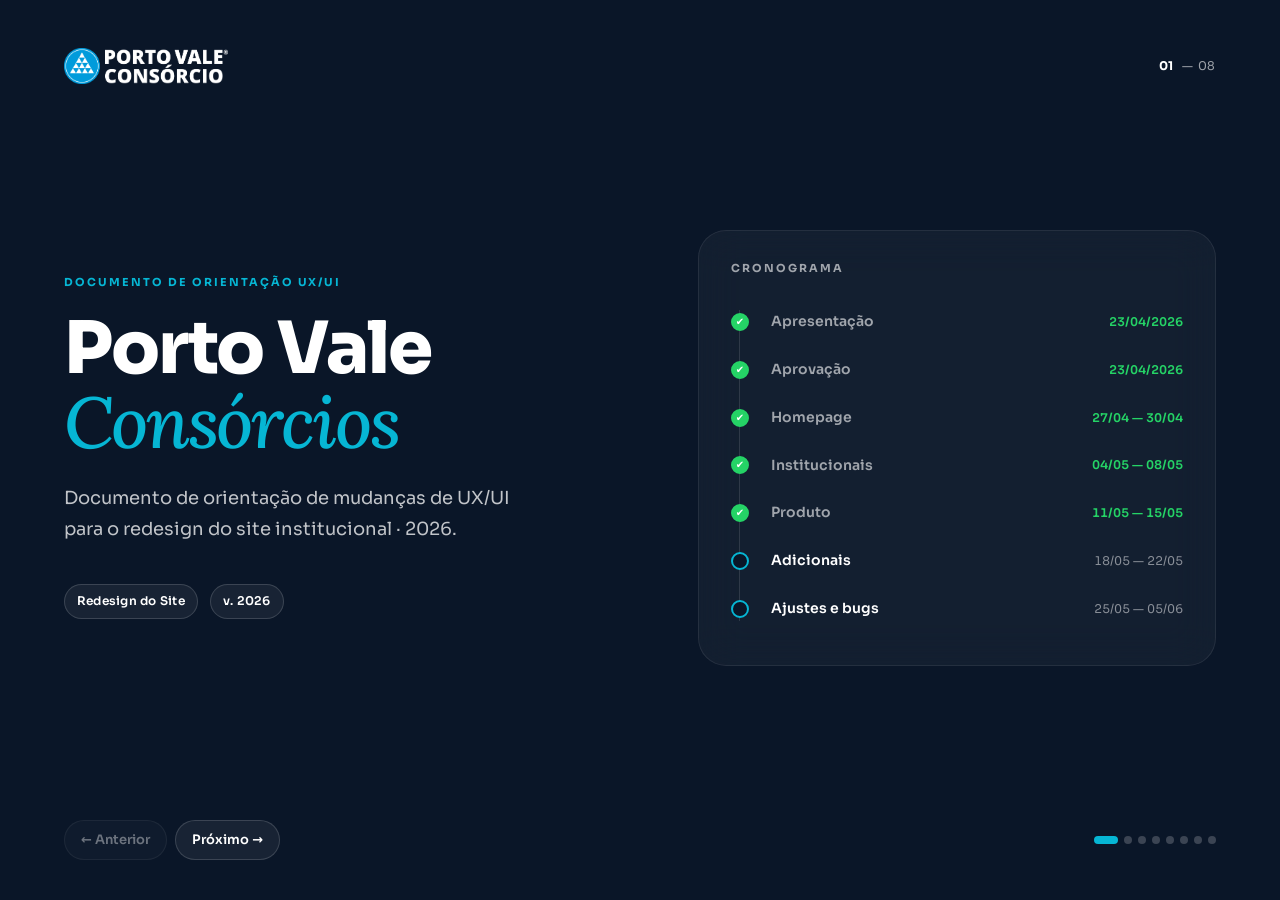
==== index.html @ 9b4589ef "Initial commit — apresentação UX Porto Vale Co-Authored-By: Claude Sonnet 4.6 <noreply@anthropic.com" ====
<!DOCTYPE html>
<html lang="pt-BR">
<head>
  <meta charset="UTF-8" />
  <meta name="viewport" content="width=device-width, initial-scale=1.0" />
  <title>Porto Vale Consórcios · Documento UX/UI · Capa</title>
  <link rel="stylesheet" href="styles/design-system.css" />
  <link rel="stylesheet" href="styles/pages.css" />
</head>
<body class="cover-body">

  <section class="slide">
    <header class="slide-header">
      <div class="brand">
        <img class="brand-logo" src="imagem/logo-pv-branco.png" alt="Porto Vale Consórcios" />
      </div>
      <div class="page-counter"><strong>01</strong> &mdash; 08</div>
    </header>

    <div class="slide-body cover-grid">

      <div class="cover-left">
        <p class="eyebrow">Documento de Orientação UX/UI</p>
        <h1 class="cover-title">
          Porto Vale
          <span class="italic">Consórcios</span>
        </h1>
        <p class="cover-subtitle">
          Documento de orientação de mudanças de UX/UI para o
          redesign do site institucional · 2026.
        </p>

        <div class="cover-meta">
          <span class="tag">Redesign do Site</span>
          <span class="tag">v. 2026</span>
        </div>
      </div>

      <aside class="timeline-card">
        <p class="eyebrow">Cronograma</p>
        <ul class="timeline-list">

          <li class="timeline-item done">
            <span class="marker"></span>
            <span class="label">Apresentação</span>
            <span class="date">23/04/2026</span>
          </li>

          <li class="timeline-item done">
            <span class="marker"></span>
            <span class="label">Aprovação</span>
            <span class="date">23/04/2026</span>
          </li>

          <li class="timeline-item done">
            <span class="marker"></span>
            <span class="label">Homepage</span>
            <span class="date">27/04 &mdash; 30/04</span>
          </li>

          <li class="timeline-item done">
            <span class="marker"></span>
            <span class="label">Institucionais</span>
            <span class="date">04/05 &mdash; 08/05</span>
          </li>

          <li class="timeline-item done">
            <span class="marker"></span>
            <span class="label">Produto</span>
            <span class="date">11/05 &mdash; 15/05</span>
          </li>

          <li class="timeline-item">
            <span class="marker"></span>
            <span class="label">Adicionais</span>
            <span class="date">18/05 &mdash; 22/05</span>
          </li>

          <li class="timeline-item">
            <span class="marker"></span>
            <span class="label">Ajustes e bugs</span>
            <span class="date">25/05 &mdash; 05/06</span>
          </li>

        </ul>
      </aside>

    </div>
  </section>

  <footer class="slide-footer">
    <nav class="pagination">
      <span class="disabled" data-nav="prev">&larr; Anterior</span>
      <a href="pages/02-como-ler.html" data-nav="next">Próximo &rarr;</a>
    </nav>
    <div class="dot-track" aria-label="Página 1 de 8">
      <span class="dot active"></span>
      <span class="dot"></span>
      <span class="dot"></span>
      <span class="dot"></span>
      <span class="dot"></span>
      <span class="dot"></span>
      <span class="dot"></span>
      <span class="dot"></span>
    </div>
  </footer>

  <script src="assets/nav.js"></script>
</body>
</html>
---- styles/design-system.css ----
/* ============================================================
   Porto Vale · Design System Tokens
   Fonte: porto-vale-design-system.vercel.app
   ============================================================ */

@import url('https://fonts.googleapis.com/css2?family=Sora:wght@300;400;500;600;700;800&family=Lora:ital,wght@0,400;1,400;1,500;1,600&display=swap');

:root {
  /* Cores · Primárias */
  --navy: #0a1628;
  --blue-dark: #1a3a8f;
  --blue: #2459e1;
  --blue-mid: #3b82f6;
  --cyan: #06b6d4;
  --cyan-light: #38bdf8;

  /* Cores · Neutras */
  --beige: #f0ede8;
  --white: #ffffff;
  --gray-100: #f5f5f4;
  --gray-200: #e5e7eb;
  --gray-300: #d1d5db;
  --gray-500: #9ca3af;
  --gray-600: #6b7280;
  --gray-700: #374151;
  --black: #0f172a;

  /* Cores · Status */
  --green: #25d366;
  --green-dark: #1da851;
  --green-light: rgba(37, 211, 102, 0.10);

  /* Tints de categoria (8%) */
  --tint-blue: rgba(36, 89, 225, 0.08);
  --tint-cyan: rgba(6, 182, 212, 0.10);
  --tint-green: rgba(37, 211, 102, 0.10);
  --tint-orange: rgba(249, 115, 22, 0.10);
  --tint-yellow: rgba(234, 179, 8, 0.10);
  --tint-purple: rgba(168, 85, 247, 0.10);

  /* Tipografia */
  --font-sans: 'Sora', system-ui, -apple-system, sans-serif;
  --font-serif: 'Lora', Georgia, serif;

  /* Espaçamento (base 4px) */
  --space-1: 4px;
  --space-2: 8px;
  --space-3: 12px;
  --space-4: 16px;
  --space-5: 20px;
  --space-6: 24px;
  --space-8: 32px;
  --space-10: 40px;
  --space-12: 48px;
  --space-16: 64px;
  --space-20: 80px;

  /* Raio */
  --radius-sm: 6px;
  --radius-md: 12px;
  --radius-lg: 20px;
  --radius-xl: 28px;
  --radius-pill: 999px;

  /* Sombras */
  --shadow-sm: 0 1px 2px rgba(10, 22, 40, 0.06);
  --shadow-md: 0 4px 12px rgba(10, 22, 40, 0.08);
  --shadow-lg: 0 20px 50px rgba(10, 22, 40, 0.12);
  --shadow-xl: 0 30px 70px rgba(10, 22, 40, 0.18);
}

/* ============================================================
   Reset · Base
   ============================================================ */

*,
*::before,
*::after { box-sizing: border-box; margin: 0; padding: 0; }

html, body {
  font-family: var(--font-sans);
  color: var(--navy);
  background: var(--beige);
  line-height: 1.7;
  font-size: 16px;
  -webkit-font-smoothing: antialiased;
}

a { color: inherit; text-decoration: none; }
img, svg { display: block; max-width: 100%; }
button { font: inherit; cursor: pointer; border: 0; background: transparent; }

/* ============================================================
   Tipografia · Escala
   ============================================================ */

.display {
  font-family: var(--font-sans);
  font-weight: 800;
  font-size: clamp(40px, 5vw, 56px);
  line-height: 1.05;
  letter-spacing: -0.02em;
}

.display .italic {
  font-family: var(--font-serif);
  font-style: italic;
  font-weight: 500;
}

.h1 {
  font-family: var(--font-sans);
  font-weight: 800;
  font-size: clamp(32px, 4vw, 44px);
  line-height: 1.1;
  letter-spacing: -0.02em;
}

.h1 .italic {
  font-family: var(--font-serif);
  font-style: italic;
  font-weight: 500;
}

.h2 {
  font-family: var(--font-sans);
  font-weight: 700;
  font-size: 24px;
  line-height: 1.2;
  letter-spacing: -0.01em;
}

.h3 {
  font-family: var(--font-sans);
  font-weight: 700;
  font-size: 18px;
  line-height: 1.3;
}

.body { font-size: 16px; line-height: 1.7; }
.body-sm { font-size: 14px; line-height: 1.6; }

.eyebrow {
  font-family: var(--font-sans);
  font-weight: 700;
  font-size: 11px;
  line-height: 1;
  letter-spacing: 0.18em;
  text-transform: uppercase;
  color: var(--gray-600);
}

.caption {
  font-family: var(--font-sans);
  font-weight: 500;
  font-size: 12px;
  line-height: 1.4;
  color: var(--gray-600);
}

/* ============================================================
   Componentes · Pill / Tag / Card
   ============================================================ */

.tag {
  display: inline-flex;
  align-items: center;
  gap: var(--space-2);
  padding: 6px 12px;
  border-radius: var(--radius-pill);
  font-size: 12px;
  font-weight: 600;
  letter-spacing: 0.02em;
}

.tag-blue { background: var(--tint-blue); color: var(--blue); }
.tag-cyan { background: var(--tint-cyan); color: var(--cyan); }
.tag-green { background: var(--tint-green); color: var(--green-dark); }
.tag-navy { background: var(--navy); color: var(--white); }
.tag-light { background: var(--white); color: var(--navy); border: 1px solid var(--gray-200); }

.tag .dot {
  width: 6px;
  height: 6px;
  border-radius: var(--radius-pill);
  background: currentColor;
}

.card {
  background: var(--white);
  border-radius: var(--radius-lg);
  padding: var(--space-8);
  box-shadow: var(--shadow-md);
}

.card-flat {
  background: var(--white);
  border-radius: var(--radius-lg);
  padding: var(--space-6);
  border: 1px solid var(--gray-200);
}

/* ============================================================
   Lista de sessões
   ============================================================ */

.section-list {
  list-style: none;
  display: flex;
  flex-direction: column;
  gap: var(--space-2);
}

.section-list li {
  display: flex;
  align-items: center;
  gap: var(--space-3);
  padding: 10px 14px;
  border-radius: var(--radius-md);
  background: var(--gray-100);
  font-size: 14px;
  font-weight: 500;
}

.section-list.altered li {
  background: var(--tint-blue);
  color: var(--blue-dark);
}

.section-list.added li {
  background: var(--tint-green);
  color: var(--green-dark);
}

.section-list li::before {
  content: '';
  width: 6px;
  height: 6px;
  border-radius: 50%;
  background: currentColor;
  opacity: 0.6;
  flex-shrink: 0;
}

.section-list .empty {
  background: transparent;
  color: var(--gray-500);
  font-style: italic;
  border: 1px dashed var(--gray-300);
}

.section-list .empty::before { display: none; }
---- styles/pages.css ----
/* ============================================================
   Porto Vale · Página / Layout de slide
   ============================================================ */

body {
  min-height: 100vh;
  display: flex;
  flex-direction: column;
  align-items: center;
}

.slide {
  width: 100%;
  max-width: 1280px;
  min-height: calc(100vh - 80px);
  padding: var(--space-12) var(--space-16);
  display: flex;
  flex-direction: column;
  position: relative;
}

.slide-header {
  display: flex;
  justify-content: space-between;
  align-items: center;
  margin-bottom: var(--space-10);
}

.brand {
  display: flex;
  align-items: center;
  gap: var(--space-3);
}

.brand-logo {
  display: block;
  width: auto;
  height: 36px;
  max-height: 40px;
}

.brand-name {
  font-weight: 700;
  font-size: 14px;
  color: var(--navy);
}

.brand-name span {
  color: var(--gray-600);
  font-weight: 400;
  margin-left: 4px;
}

.page-counter {
  display: flex;
  align-items: center;
  gap: var(--space-2);
  font-size: 12px;
  color: var(--gray-600);
  letter-spacing: 0.06em;
}

.page-counter strong { color: var(--navy); font-weight: 700; }

.slide-title-block {
  display: flex;
  flex-direction: column;
  gap: var(--space-3);
  margin-bottom: var(--space-10);
}

.slide-title-block .eyebrow {
  display: inline-flex;
  align-items: center;
  gap: var(--space-2);
}

.slide-title-block .eyebrow .pip {
  display: inline-block;
  width: 18px;
  height: 1px;
  background: var(--gray-600);
}

.slide-body { flex: 1; }

/* Footer / Pagination */
.slide-footer {
  width: 100%;
  max-width: 1280px;
  padding: 0 var(--space-16) var(--space-10);
  display: flex;
  justify-content: space-between;
  align-items: center;
  margin-top: auto;
}

.pagination {
  display: flex;
  align-items: center;
  gap: var(--space-2);
}

.pagination a, .pagination span {
  display: inline-flex;
  align-items: center;
  justify-content: center;
  min-width: 40px;
  height: 40px;
  padding: 0 var(--space-4);
  border-radius: var(--radius-pill);
  font-size: 13px;
  font-weight: 600;
  background: var(--white);
  border: 1px solid var(--gray-200);
  color: var(--navy);
  transition: all .2s ease;
}

.pagination a:hover {
  background: var(--navy);
  color: var(--white);
  border-color: var(--navy);
  transform: translateY(-1px);
}

.pagination .disabled {
  opacity: 0.4;
  pointer-events: none;
}

.dot-track {
  display: flex;
  gap: 6px;
}

.dot-track .dot {
  width: 8px;
  height: 8px;
  border-radius: 50%;
  background: var(--gray-300);
  transition: all .2s ease;
  cursor: pointer;
}

.dot-track .dot.active { cursor: default; }

.dot-track .dot.active {
  width: 24px;
  border-radius: var(--radius-pill);
  background: var(--blue);
}

/* ============================================================
   COVER (slide 1) — fundo navy
   ============================================================ */

.cover-body { background: var(--navy); color: var(--white); }
.cover-body .slide { color: var(--white); }
.cover-body .brand-name { color: var(--white); }
.cover-body .brand-name span { color: rgba(255,255,255,0.6); }
.cover-body .page-counter { color: rgba(255,255,255,0.6); }
.cover-body .page-counter strong { color: var(--white); }
.cover-body .pagination a,
.cover-body .pagination span {
  background: rgba(255,255,255,0.06);
  border-color: rgba(255,255,255,0.15);
  color: var(--white);
}
.cover-body .pagination a:hover {
  background: var(--cyan);
  border-color: var(--cyan);
  color: var(--navy);
}
.cover-body .dot-track .dot { background: rgba(255,255,255,0.2); }
.cover-body .dot-track .dot.active { background: var(--cyan); }

.cover-grid {
  display: grid;
  grid-template-columns: 1.1fr 1fr;
  gap: var(--space-16);
  flex: 1;
  align-items: center;
}

.cover-left .eyebrow { color: var(--cyan); margin-bottom: var(--space-6); }

.cover-title {
  font-family: var(--font-sans);
  font-weight: 800;
  font-size: clamp(48px, 6vw, 72px);
  line-height: 1.02;
  letter-spacing: -0.03em;
  margin-bottom: var(--space-6);
}

.cover-title .italic {
  font-family: var(--font-serif);
  font-style: italic;
  font-weight: 500;
  color: var(--cyan);
  display: block;
}

.cover-subtitle {
  font-size: 18px;
  color: rgba(255,255,255,0.75);
  max-width: 480px;
  margin-bottom: var(--space-10);
}

.cover-meta {
  display: flex;
  flex-wrap: wrap;
  gap: var(--space-3);
  margin-top: var(--space-8);
}

.cover-meta .tag {
  background: rgba(255,255,255,0.06);
  color: var(--white);
  border: 1px solid rgba(255,255,255,0.15);
}

/* Timeline card on the cover */
.timeline-card {
  background: rgba(255,255,255,0.04);
  border: 1px solid rgba(255,255,255,0.08);
  backdrop-filter: blur(20px);
  border-radius: var(--radius-xl);
  padding: var(--space-8);
}

.timeline-card .eyebrow {
  color: rgba(255,255,255,0.6);
  margin-bottom: var(--space-6);
}

.timeline-list {
  list-style: none;
  display: flex;
  flex-direction: column;
  position: relative;
}

.timeline-list::before {
  content: '';
  position: absolute;
  left: 8px;
  top: 12px;
  bottom: 12px;
  width: 1px;
  background: rgba(255,255,255,0.12);
}

.timeline-item {
  display: grid;
  grid-template-columns: 24px 1fr auto;
  align-items: center;
  gap: var(--space-4);
  padding: var(--space-3) 0;
  position: relative;
}

.timeline-item .marker {
  width: 18px;
  height: 18px;
  border-radius: 50%;
  background: var(--navy);
  border: 2px solid var(--cyan);
  z-index: 1;
  display: grid;
  place-items: center;
}

.timeline-item.done .marker {
  background: var(--green);
  border-color: var(--green);
  box-shadow: none;
}

.timeline-item.done .marker::after {
  content: '✔';
  color: var(--white);
  font-size: 10px;
  line-height: 1;
  font-weight: 700;
}

.timeline-item .label {
  font-weight: 600;
  font-size: 14px;
  color: var(--white);
}

.timeline-item.done .label { color: rgba(255,255,255,0.6); }

.timeline-item .date {
  font-size: 12px;
  color: rgba(255,255,255,0.5);
  font-variant-numeric: tabular-nums;
}

.timeline-item.done .date { color: var(--green); font-weight: 600; }

/* ============================================================
   SLIDE 2 — Como ler
   ============================================================ */

.intro-text {
  font-size: 20px;
  color: var(--gray-700);
  max-width: 720px;
  line-height: 1.5;
  margin-bottom: var(--space-12);
}

.legend-grid {
  display: grid;
  grid-template-columns: 1fr 1fr;
  gap: var(--space-8);
}

.legend-card {
  position: relative;
  background: var(--white);
  border-radius: var(--radius-xl);
  padding: var(--space-10);
  border: 1px solid var(--gray-200);
  display: flex;
  flex-direction: column;
  gap: var(--space-5);
}

.legend-card .icon-wrap {
  width: 48px;
  height: 48px;
  border-radius: var(--radius-md);
  display: grid;
  place-items: center;
}

.legend-card.altered .icon-wrap { background: var(--tint-blue); color: var(--blue); }
.legend-card.added .icon-wrap { background: var(--tint-green); color: var(--green-dark); }

.legend-card h3 {
  font-size: 22px;
  font-weight: 700;
  color: var(--navy);
  display: flex;
  align-items: center;
  gap: var(--space-3);
}

.legend-card p {
  font-size: 15px;
  color: var(--gray-700);
  line-height: 1.6;
}

.legend-card .examples-label {
  font-size: 11px;
  font-weight: 700;
  letter-spacing: 0.18em;
  text-transform: uppercase;
  color: var(--gray-500);
  margin-top: var(--space-3);
}

.legend-card ul {
  list-style: none;
  display: flex;
  flex-direction: column;
  gap: var(--space-2);
}

.legend-card ul li {
  font-size: 14px;
  color: var(--gray-700);
  padding-left: var(--space-4);
  position: relative;
}

.legend-card.altered ul li::before {
  content: '';
  position: absolute;
  left: 0;
  top: 11px;
  width: 6px;
  height: 6px;
  border-radius: 50%;
  background: var(--blue);
}

.legend-card.added ul li::before {
  content: '';
  position: absolute;
  left: 0;
  top: 11px;
  width: 6px;
  height: 6px;
  border-radius: 50%;
  background: var(--green);
}

/* ============================================================
   SLIDES 3-7 — Páginas / Sessões
   ============================================================ */

.page-grid {
  display: grid;
  gap: var(--space-6);
  overflow-x: auto;
  scroll-snap-type: x proximity;
  padding-bottom: 0.5rem;
}

.page-grid.cols-1 { grid-template-columns: 1fr; }
.page-grid.cols-2 { grid-template-columns: repeat(2, minmax(320px, 1fr)); }
.page-grid.cols-3 { grid-template-columns: repeat(3, minmax(320px, 1fr)); }
.page-grid.cols-4 { grid-template-columns: repeat(4, minmax(320px, 1fr)); }

.page-grid > .page-block {
  min-width: 320px;
  scroll-snap-align: start;
}

.page-block {
  background: var(--white);
  border-radius: var(--radius-lg);
  padding: var(--space-6);
  border: 1px solid var(--gray-200);
  display: flex;
  flex-direction: column;
  gap: var(--space-5);
}

.page-block .page-block-header {
  display: flex;
  align-items: center;
  justify-content: space-between;
  gap: var(--space-3);
  padding-bottom: var(--space-4);
  border-bottom: 1px solid var(--gray-200);
}

.page-block h3 {
  font-size: 20px;
  font-weight: 700;
  color: var(--navy);
}

.page-block h3 .italic {
  font-family: var(--font-serif);
  font-style: italic;
  font-weight: 500;
  color: var(--blue);
}

.block-section + .block-section { margin-top: var(--space-4); }

.block-section-label {
  display: flex;
  align-items: center;
  gap: var(--space-2);
  font-size: 11px;
  font-weight: 700;
  letter-spacing: 0.16em;
  text-transform: uppercase;
  margin-bottom: var(--space-3);
}

.block-section-label.altered { color: var(--blue); }
.block-section-label.added { color: var(--green-dark); }

.block-section-label .swatch {
  width: 10px;
  height: 10px;
  border-radius: 3px;
}

.block-section-label.altered .swatch { background: var(--blue); }
.block-section-label.added .swatch { background: var(--green); }

.chip-list {
  display: flex;
  flex-wrap: wrap;
  gap: 6px;
  list-style: none;
}

.chip-list li {
  padding: 5px 11px;
  border-radius: var(--radius-pill);
  font-size: 12.5px;
  font-weight: 500;
  background: var(--gray-100);
  color: var(--navy);
  border: 1px solid var(--gray-200);
}

.chip-list.altered li {
  background: var(--tint-blue);
  color: var(--blue-dark);
  border-color: rgba(36, 89, 225, 0.12);
}

.chip-list.added li {
  background: var(--tint-green);
  color: var(--green-dark);
  border-color: rgba(37, 211, 102, 0.18);
}

.chip-list .empty {
  background: transparent;
  border: 1px dashed var(--gray-300);
  color: var(--gray-500);
  font-style: italic;
}

/* Strong header for product page (slide 3) */
.page-hero {
  display: grid;
  grid-template-columns: 1.2fr 1fr;
  gap: var(--space-10);
  margin-bottom: var(--space-10);
}

.page-hero h2 {
  font-size: 40px;
  font-weight: 800;
  line-height: 1.05;
  letter-spacing: -0.02em;
  color: var(--navy);
  margin-bottom: var(--space-4);
}

.page-hero h2 .italic {
  font-family: var(--font-serif);
  font-style: italic;
  font-weight: 500;
  color: var(--blue);
}

.page-hero p {
  font-size: 15px;
  color: var(--gray-700);
  max-width: 480px;
}

.summary-card {
  background: var(--navy);
  color: var(--white);
  padding: var(--space-6);
  border-radius: var(--radius-lg);
  display: flex;
  flex-direction: column;
  gap: var(--space-4);
}

.summary-card .row {
  display: flex;
  justify-content: space-between;
  align-items: center;
  font-size: 13px;
}

.summary-card .row + .row { border-top: 1px solid rgba(255,255,255,0.08); padding-top: var(--space-3); }

.summary-card .row span:first-child { color: rgba(255,255,255,0.65); }
.summary-card .row strong { font-weight: 700; }
.summary-card .row .accent { color: var(--cyan); }

/* ============================================================
   SLIDE 8 — Closing
   ============================================================ */

.closing-body { background: var(--navy); color: var(--white); }

.closing-wrap {
  display: flex;
  flex-direction: column;
  justify-content: center;
  align-items: flex-start;
  flex: 1;
  max-width: 720px;
}

.closing-title {
  font-family: var(--font-sans);
  font-weight: 800;
  font-size: clamp(48px, 6vw, 72px);
  line-height: 1.05;
  letter-spacing: -0.03em;
  color: var(--white);
  margin-bottom: var(--space-4);
}

.closing-title .italic {
  font-family: var(--font-serif);
  font-style: italic;
  font-weight: 500;
  color: var(--cyan);
}

.closing-sub {
  font-size: 20px;
  color: rgba(255,255,255,0.7);
  margin-bottom: var(--space-10);
}

.closing-meta {
  display: flex;
  gap: var(--space-10);
  padding-top: var(--space-8);
  border-top: 1px solid rgba(255,255,255,0.12);
  width: 100%;
}

.closing-meta div .eyebrow { color: rgba(255,255,255,0.5); margin-bottom: 6px; }
.closing-meta div strong { font-size: 15px; font-weight: 600; }

/* ============================================================
   Mobile
   ============================================================ */

@media (max-width: 900px) {
  .slide { padding: var(--space-8) var(--space-6); }
  .slide-footer { padding: 0 var(--space-6) var(--space-8); }
  .cover-grid { grid-template-columns: 1fr; gap: var(--space-8); }
  .legend-grid { grid-template-columns: 1fr; }
  .page-grid.cols-2,
  .page-grid.cols-3,
  .page-grid.cols-4 { grid-template-columns: 1fr; }
  .page-hero { grid-template-columns: 1fr; }
  .closing-meta { flex-direction: column; gap: var(--space-6); }
}
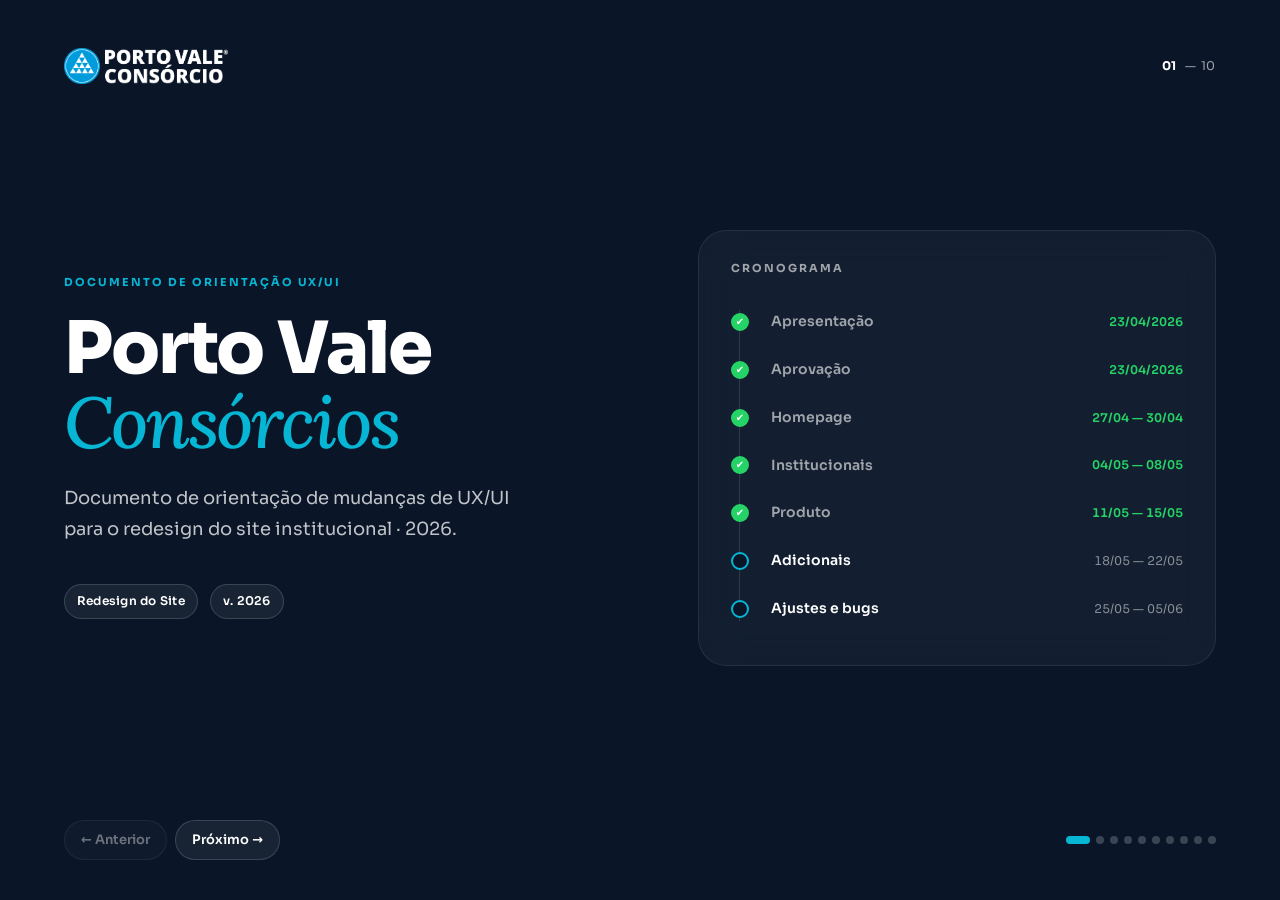
==== commit bcfec2e1: "Adiciona páginas de Adicionais e Ajustes e Bugs ao final do documento Atualiza total de páginas de 8" ====
--- a/index.html
+++ b/index.html
@@ -14,7 +14,7 @@
       <div class="brand">
         <img class="brand-logo" src="imagem/logo-pv-branco.png" alt="Porto Vale Consórcios" />
       </div>
-      <div class="page-counter"><strong>01</strong> &mdash; 08</div>
+      <div class="page-counter"><strong>01</strong> &mdash; 10</div>
     </header>
 
     <div class="slide-body cover-grid">
@@ -93,8 +93,10 @@
       <span class="disabled" data-nav="prev">&larr; Anterior</span>
       <a href="pages/02-como-ler.html" data-nav="next">Próximo &rarr;</a>
     </nav>
-    <div class="dot-track" aria-label="Página 1 de 8">
+    <div class="dot-track" aria-label="Página 1 de 10">
       <span class="dot active"></span>
+      <span class="dot"></span>
+      <span class="dot"></span>
       <span class="dot"></span>
       <span class="dot"></span>
       <span class="dot"></span>
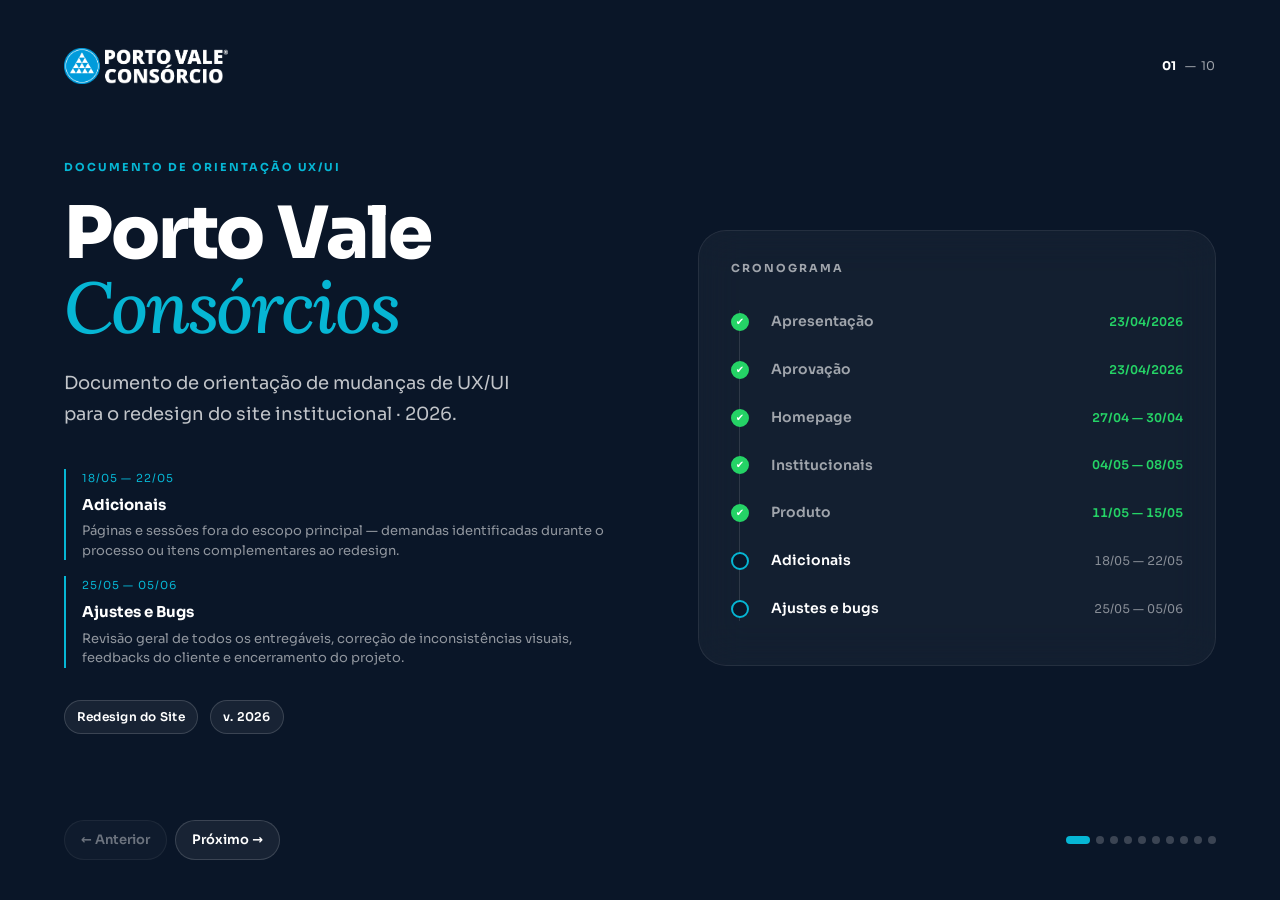
==== commit 61471e2c: "Adiciona bloco das fases finais na capa com datas e descrição Co-Authored-By: Claude Sonnet 4.6 <nor" ====
--- a/index.html
+++ b/index.html
@@ -29,6 +29,19 @@
           Documento de orientação de mudanças de UX/UI para o
           redesign do site institucional · 2026.
         </p>
+
+        <div class="cover-phases">
+          <div class="cover-phase">
+            <span class="cover-phase-date">18/05 &mdash; 22/05</span>
+            <strong>Adicionais</strong>
+            <p>Páginas e sessões fora do escopo principal — demandas identificadas durante o processo ou itens complementares ao redesign.</p>
+          </div>
+          <div class="cover-phase">
+            <span class="cover-phase-date">25/05 &mdash; 05/06</span>
+            <strong>Ajustes e Bugs</strong>
+            <p>Revisão geral de todos os entregáveis, correção de inconsistências visuais, feedbacks do cliente e encerramento do projeto.</p>
+          </div>
+        </div>
 
         <div class="cover-meta">
           <span class="tag">Redesign do Site</span>
--- a/styles/pages.css
+++ b/styles/pages.css
@@ -209,6 +209,41 @@
   margin-bottom: var(--space-10);
 }
 
+.cover-phases {
+  display: flex;
+  flex-direction: column;
+  gap: var(--space-4);
+  margin-bottom: var(--space-8);
+}
+
+.cover-phase {
+  border-left: 2px solid var(--cyan);
+  padding-left: var(--space-4);
+}
+
+.cover-phase-date {
+  display: block;
+  font-size: 11px;
+  letter-spacing: 0.08em;
+  text-transform: uppercase;
+  color: var(--cyan);
+  margin-bottom: var(--space-1);
+}
+
+.cover-phase strong {
+  display: block;
+  font-size: 15px;
+  color: var(--white);
+  margin-bottom: var(--space-1);
+}
+
+.cover-phase p {
+  font-size: 13px;
+  color: rgba(255,255,255,0.55);
+  line-height: 1.5;
+  margin: 0;
+}
+
 .cover-meta {
   display: flex;
   flex-wrap: wrap;
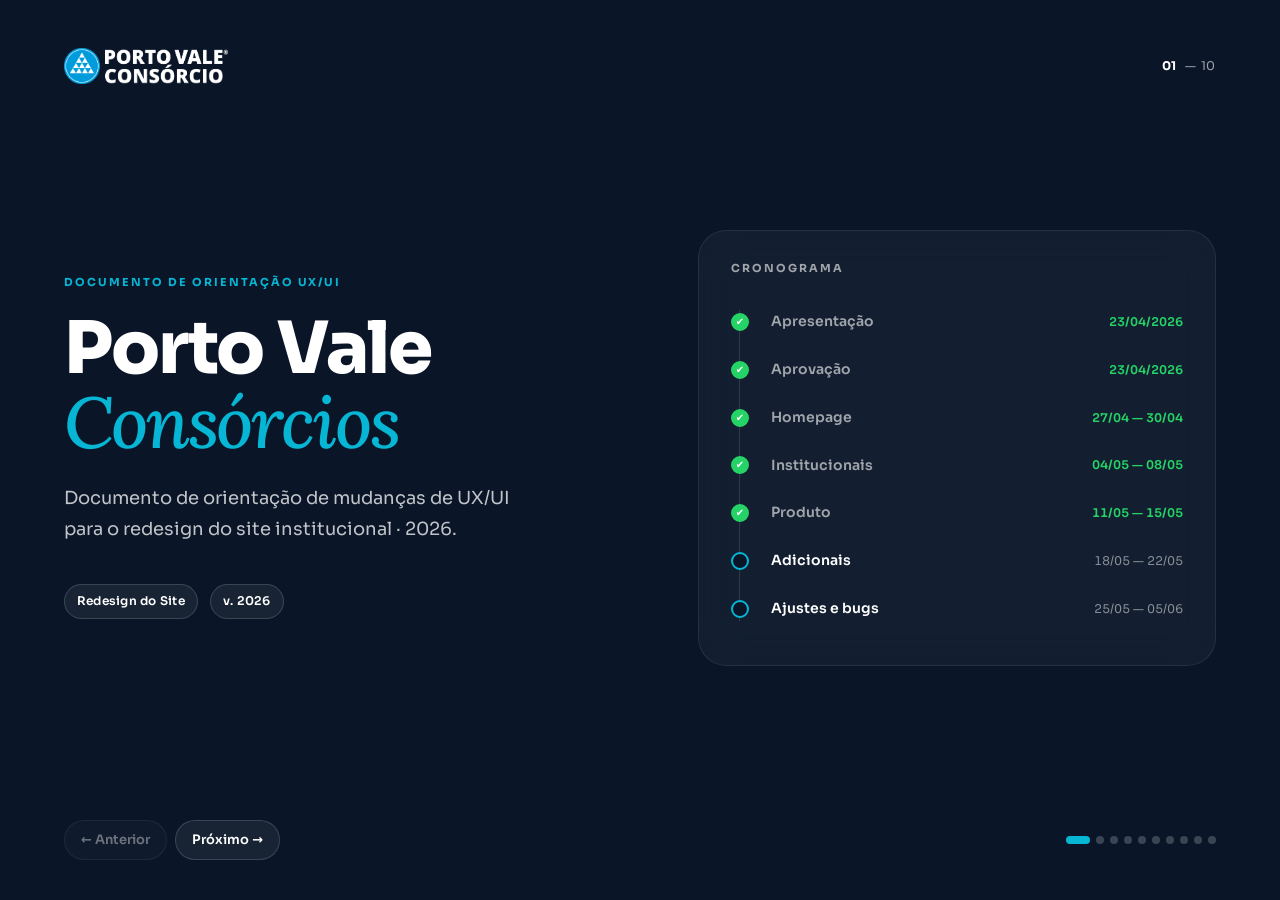
==== commit 99b5b7a2: "Remove bloco de fases finais da capa Co-Authored-By: Claude Sonnet 4.6 <noreply@anthropic.com>" ====
--- a/index.html
+++ b/index.html
@@ -29,19 +29,6 @@
           Documento de orientação de mudanças de UX/UI para o
           redesign do site institucional · 2026.
         </p>
-
-        <div class="cover-phases">
-          <div class="cover-phase">
-            <span class="cover-phase-date">18/05 &mdash; 22/05</span>
-            <strong>Adicionais</strong>
-            <p>Páginas e sessões fora do escopo principal — demandas identificadas durante o processo ou itens complementares ao redesign.</p>
-          </div>
-          <div class="cover-phase">
-            <span class="cover-phase-date">25/05 &mdash; 05/06</span>
-            <strong>Ajustes e Bugs</strong>
-            <p>Revisão geral de todos os entregáveis, correção de inconsistências visuais, feedbacks do cliente e encerramento do projeto.</p>
-          </div>
-        </div>
 
         <div class="cover-meta">
           <span class="tag">Redesign do Site</span>
--- a/styles/pages.css
+++ b/styles/pages.css
@@ -209,41 +209,6 @@
   margin-bottom: var(--space-10);
 }
 
-.cover-phases {
-  display: flex;
-  flex-direction: column;
-  gap: var(--space-4);
-  margin-bottom: var(--space-8);
-}
-
-.cover-phase {
-  border-left: 2px solid var(--cyan);
-  padding-left: var(--space-4);
-}
-
-.cover-phase-date {
-  display: block;
-  font-size: 11px;
-  letter-spacing: 0.08em;
-  text-transform: uppercase;
-  color: var(--cyan);
-  margin-bottom: var(--space-1);
-}
-
-.cover-phase strong {
-  display: block;
-  font-size: 15px;
-  color: var(--white);
-  margin-bottom: var(--space-1);
-}
-
-.cover-phase p {
-  font-size: 13px;
-  color: rgba(255,255,255,0.55);
-  line-height: 1.5;
-  margin: 0;
-}
-
 .cover-meta {
   display: flex;
   flex-wrap: wrap;
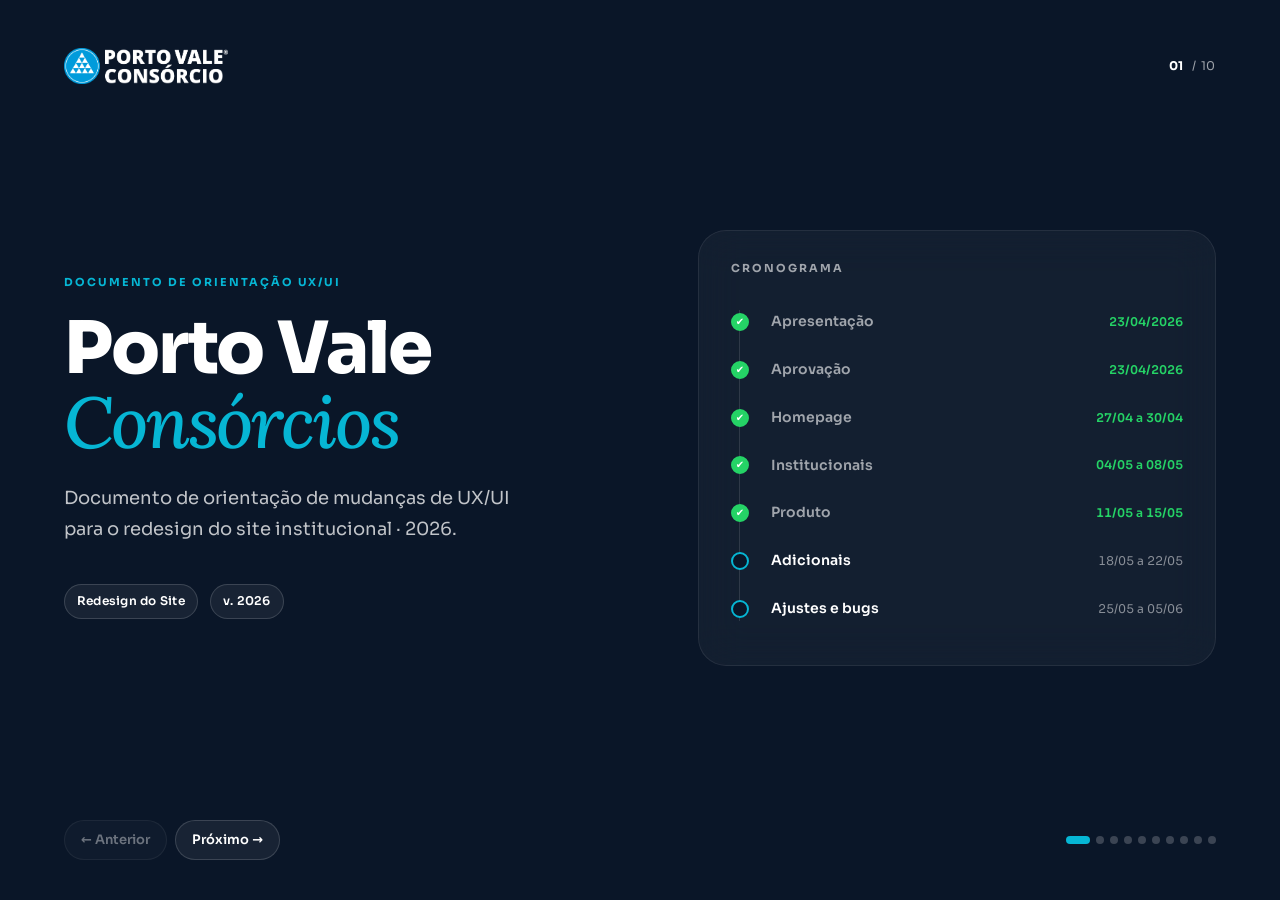
==== commit c70eda06: "Remove travessões — substitui por /, a e virgula conforme contexto Co-Authored-By: Claude Sonnet 4.6" ====
--- a/index.html
+++ b/index.html
@@ -14,7 +14,7 @@
       <div class="brand">
         <img class="brand-logo" src="imagem/logo-pv-branco.png" alt="Porto Vale Consórcios" />
       </div>
-      <div class="page-counter"><strong>01</strong> &mdash; 10</div>
+      <div class="page-counter"><strong>01</strong> / 10</div>
     </header>
 
     <div class="slide-body cover-grid">
@@ -55,31 +55,31 @@
           <li class="timeline-item done">
             <span class="marker"></span>
             <span class="label">Homepage</span>
-            <span class="date">27/04 &mdash; 30/04</span>
+            <span class="date">27/04 a 30/04</span>
           </li>
 
           <li class="timeline-item done">
             <span class="marker"></span>
             <span class="label">Institucionais</span>
-            <span class="date">04/05 &mdash; 08/05</span>
+            <span class="date">04/05 a 08/05</span>
           </li>
 
           <li class="timeline-item done">
             <span class="marker"></span>
             <span class="label">Produto</span>
-            <span class="date">11/05 &mdash; 15/05</span>
+            <span class="date">11/05 a 15/05</span>
           </li>
 
           <li class="timeline-item">
             <span class="marker"></span>
             <span class="label">Adicionais</span>
-            <span class="date">18/05 &mdash; 22/05</span>
+            <span class="date">18/05 a 22/05</span>
           </li>
 
           <li class="timeline-item">
             <span class="marker"></span>
             <span class="label">Ajustes e bugs</span>
-            <span class="date">25/05 &mdash; 05/06</span>
+            <span class="date">25/05 a 05/06</span>
           </li>
 
         </ul>
--- a/styles/pages.css
+++ b/styles/pages.css
@@ -124,6 +124,20 @@
   transform: translateY(-1px);
 }
 
+.pagination a.secondary {
+  background: transparent;
+  border-color: rgba(255,255,255,0.2);
+  color: rgba(255,255,255,0.5);
+  font-weight: 400;
+}
+
+.pagination a.secondary:hover {
+  background: rgba(255,255,255,0.08);
+  border-color: rgba(255,255,255,0.3);
+  color: rgba(255,255,255,0.8);
+  transform: translateY(-1px);
+}
+
 .pagination .disabled {
   opacity: 0.4;
   pointer-events: none;
